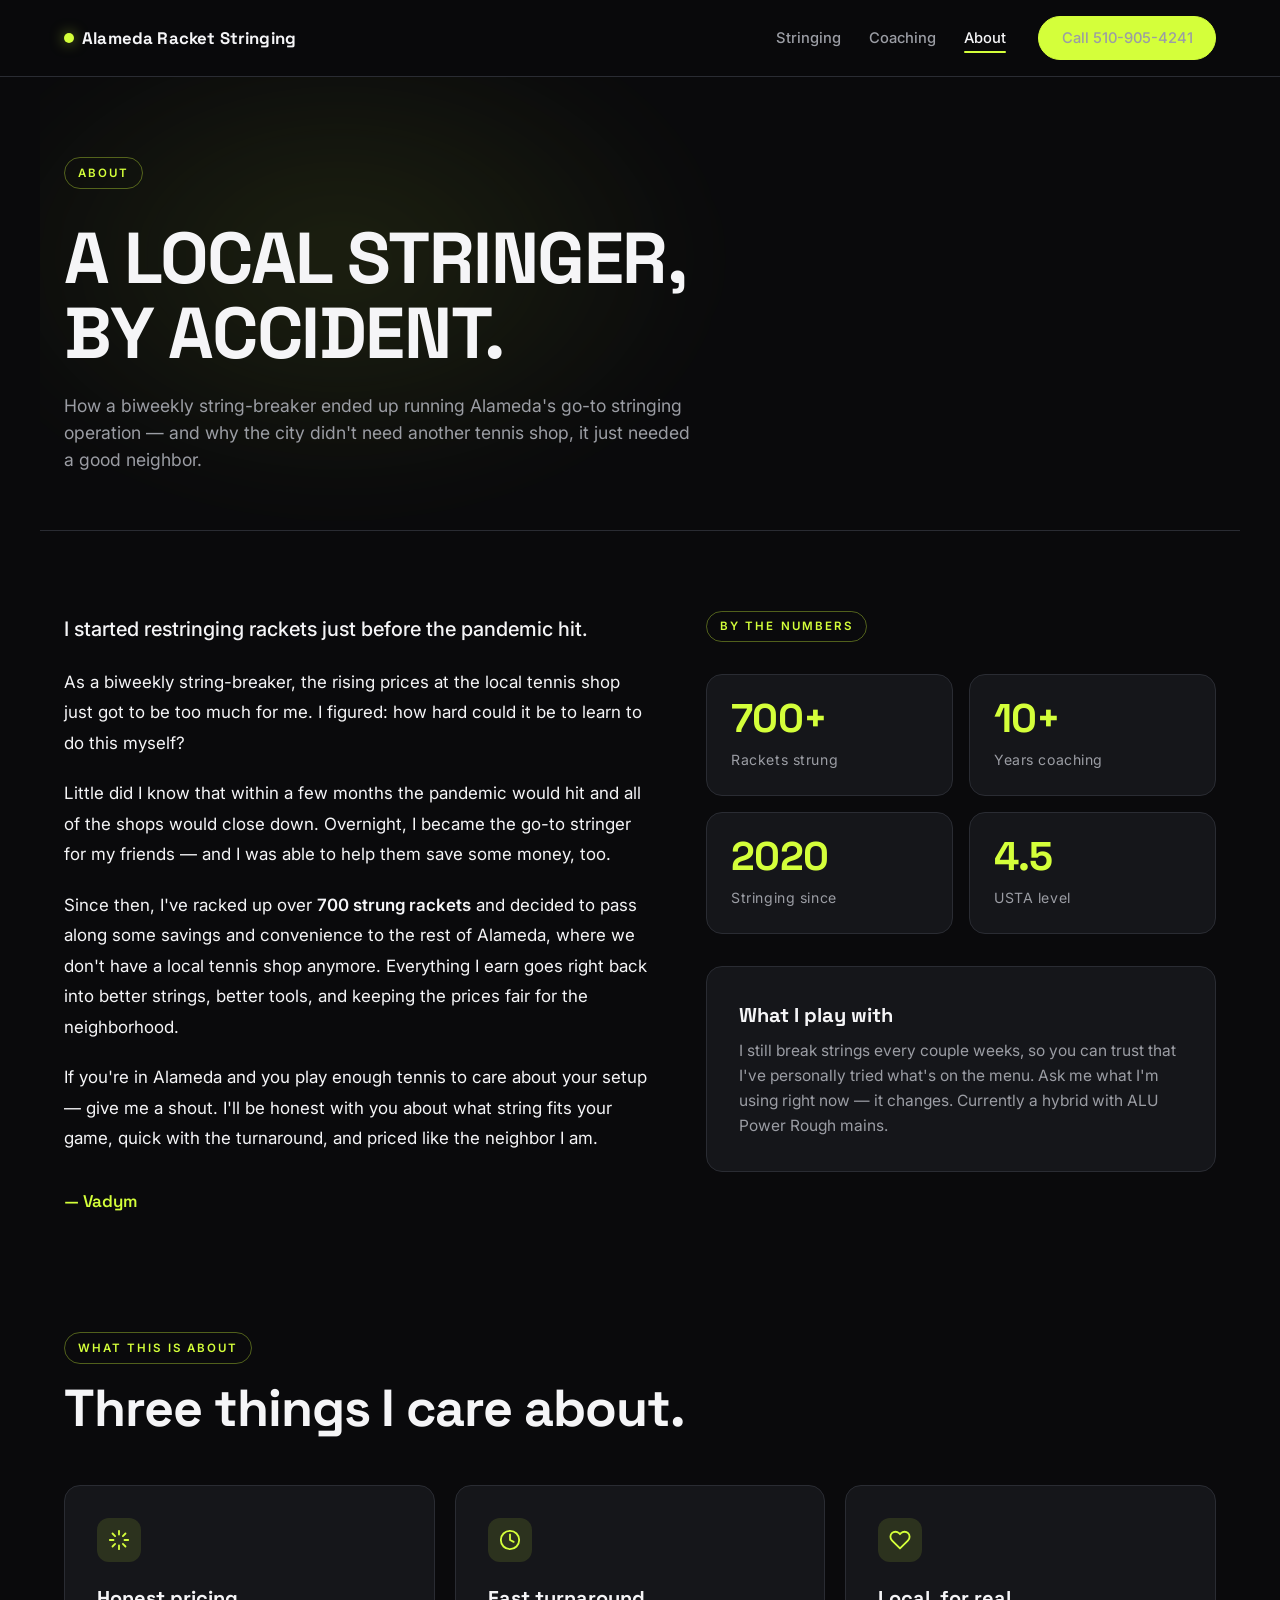
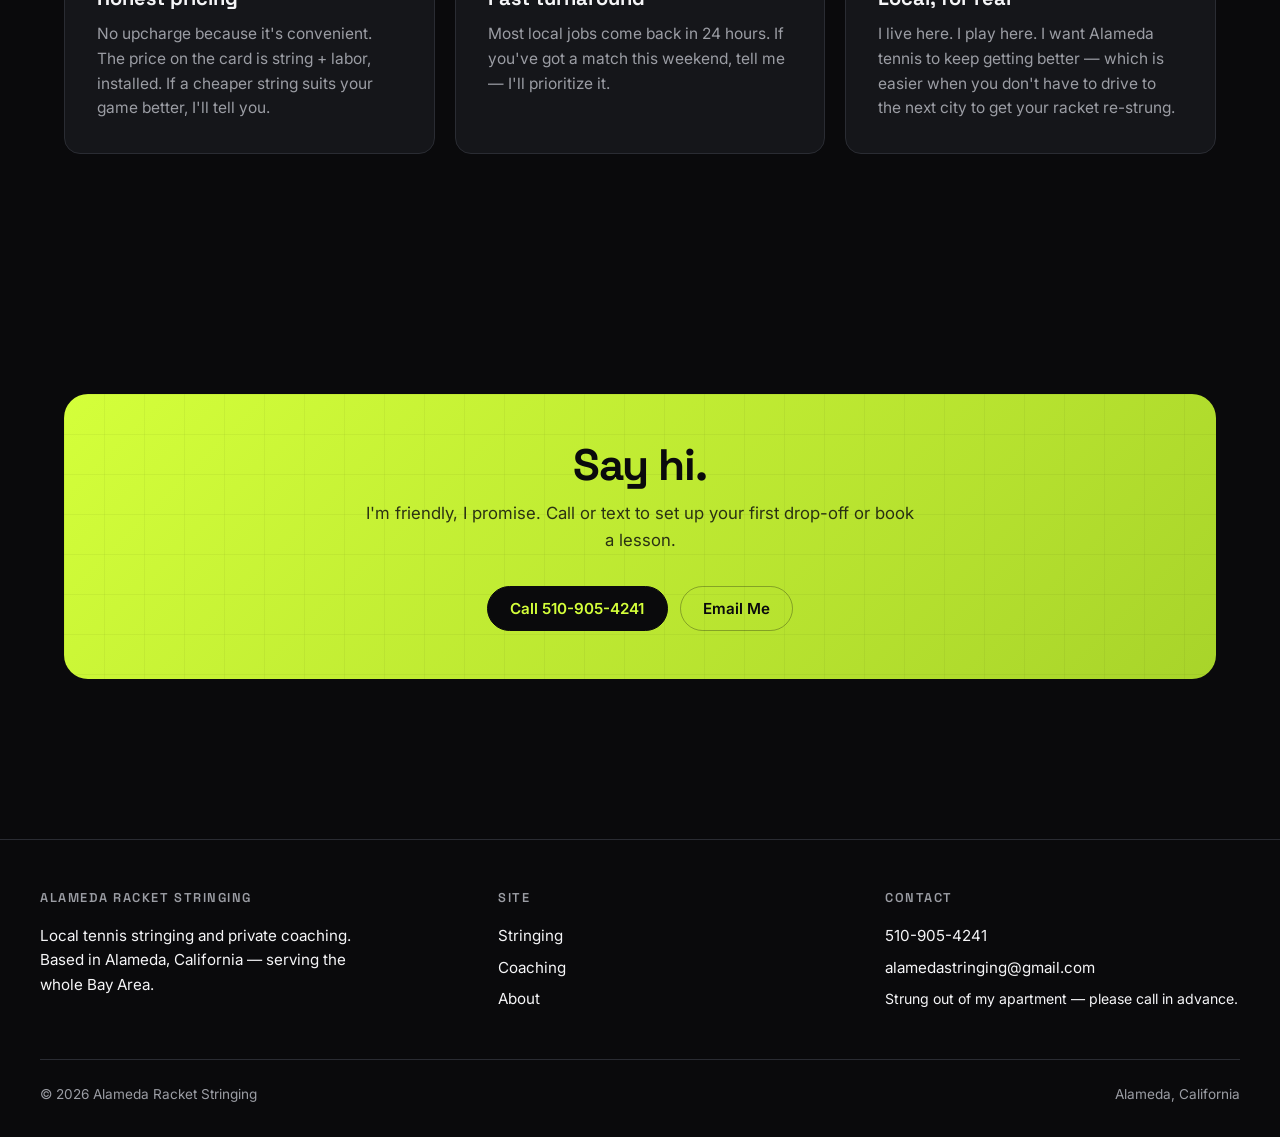
==== about.html @ 26d2e409 "Add files via upload" ====
<!doctype html>
<html lang="en">
<head>
  <meta charset="utf-8">
  <meta name="viewport" content="width=device-width,initial-scale=1">
  <title>About — Alameda Racket Stringing</title>
  <meta name="description" content="How a biweekly string-breaker in Alameda became the local go-to stringer during the pandemic — and what it means for your rackets.">
  <link rel="preconnect" href="https://fonts.googleapis.com">
  <link rel="preconnect" href="https://fonts.gstatic.com" crossorigin>
  <link href="https://fonts.googleapis.com/css2?family=Inter:wght@400;500;600;700&family=Space+Grotesk:wght@500;600;700&display=swap" rel="stylesheet">
  <link rel="stylesheet" href="css/style.css">
</head>
<body>

  <!-- ======================== NAV ======================== -->
  <nav class="site-nav">
    <div class="nav-inner">
      <a href="index.html" class="logo"><span class="mark"></span>Alameda Racket Stringing</a>
      <ul class="nav-links">
        <li><a href="stringing.html">Stringing</a></li>
        <li><a href="coaching.html">Coaching</a></li>
        <li><a href="about.html" class="active">About</a></li>
        <li class="nav-cta"><a href="tel:+15109054241" class="btn btn-primary">Call 510-905-4241</a></li>
      </ul>
    </div>
  </nav>

  <!-- ======================== PAGE HEADER ======================== -->
  <header class="page-header">
    <div class="hero-bg">
      <div class="hero-glow"></div>
    </div>
    <span class="eyebrow">About</span>
    <h1 style="margin-top:1rem;">A local stringer,<br>by accident.</h1>
    <p class="lede">How a biweekly string-breaker ended up running Alameda's go-to stringing operation — and why the city didn't need another tennis shop, it just needed a good neighbor.</p>
  </header>

  <!-- ======================== STORY ======================== -->
  <section>
    <div class="container">
      <div class="split" style="align-items:flex-start;">
        <div class="prose">
          <p class="lede">I started restringing rackets just before the pandemic hit.</p>
          <p>As a biweekly string-breaker, the rising prices at the local tennis shop just got to be too much for me. I figured: how hard could it be to learn to do this myself?</p>
          <p>Little did I know that within a few months the pandemic would hit and all of the shops would close down. Overnight, I became the go-to stringer for my friends — and I was able to help them save some money, too.</p>
          <p>Since then, I've racked up over <strong>700 strung rackets</strong> and decided to pass along some savings and convenience to the rest of Alameda, where we don't have a local tennis shop anymore. Everything I earn goes right back into better strings, better tools, and keeping the prices fair for the neighborhood.</p>
          <p>If you're in Alameda and you play enough tennis to care about your setup — give me a shout. I'll be honest with you about what string fits your game, quick with the turnaround, and priced like the neighbor I am.</p>
          <p style="color:var(--accent);font-family:'Space Grotesk',sans-serif;font-weight:600;margin-top:2rem;">— Vadym</p>
        </div>

        <div>
          <span class="eyebrow">By the numbers</span>
          <div class="stat-grid" style="grid-template-columns:1fr 1fr;margin-top:1rem;">
            <div class="stat">
              <div class="n">700+</div>
              <div class="l">Rackets strung</div>
            </div>
            <div class="stat">
              <div class="n">10+</div>
              <div class="l">Years coaching</div>
            </div>
            <div class="stat">
              <div class="n">2020</div>
              <div class="l">Stringing since</div>
            </div>
            <div class="stat">
              <div class="n">4.5</div>
              <div class="l">USTA level</div>
            </div>
          </div>

          <div class="feature-card mt-3" style="margin-top:2rem;">
            <h3>What I play with</h3>
            <p>I still break strings every couple weeks, so you can trust that I've personally tried what's on the menu. Ask me what I'm using right now — it changes. Currently a hybrid with ALU Power Rough mains.</p>
          </div>
        </div>
      </div>
    </div>
  </section>

  <!-- ======================== VALUES ======================== -->
  <section style="padding-top:1rem;">
    <div class="container">
      <div class="section-header">
        <span class="eyebrow">What this is about</span>
        <h2 class="display">Three things I care about.</h2>
      </div>

      <div class="feature-grid">
        <div class="feature-card">
          <div class="icon" aria-hidden="true">
            <svg width="22" height="22" viewBox="0 0 24 24" fill="none" stroke="currentColor" stroke-width="2" stroke-linecap="round" stroke-linejoin="round"><path d="M12 2v4M12 18v4M4.93 4.93l2.83 2.83M16.24 16.24l2.83 2.83M2 12h4M18 12h4M4.93 19.07l2.83-2.83M16.24 7.76l2.83-2.83"/></svg>
          </div>
          <h3>Honest pricing</h3>
          <p>No upcharge because it's convenient. The price on the card is string + labor, installed. If a cheaper string suits your game better, I'll tell you.</p>
        </div>
        <div class="feature-card">
          <div class="icon" aria-hidden="true">
            <svg width="22" height="22" viewBox="0 0 24 24" fill="none" stroke="currentColor" stroke-width="2" stroke-linecap="round" stroke-linejoin="round"><polyline points="12 6 12 12 16 14"/><circle cx="12" cy="12" r="10"/></svg>
          </div>
          <h3>Fast turnaround</h3>
          <p>Most local jobs come back in 24 hours. If you've got a match this weekend, tell me — I'll prioritize it.</p>
        </div>
        <div class="feature-card">
          <div class="icon" aria-hidden="true">
            <svg width="22" height="22" viewBox="0 0 24 24" fill="none" stroke="currentColor" stroke-width="2" stroke-linecap="round" stroke-linejoin="round"><path d="M20.84 4.61a5.5 5.5 0 0 0-7.78 0L12 5.67l-1.06-1.06a5.5 5.5 0 0 0-7.78 7.78l1.06 1.06L12 21.23l7.78-7.78 1.06-1.06a5.5 5.5 0 0 0 0-7.78z"/></svg>
          </div>
          <h3>Local, for real</h3>
          <p>I live here. I play here. I want Alameda tennis to keep getting better — which is easier when you don't have to drive to the next city to get your racket re-strung.</p>
        </div>
      </div>
    </div>
  </section>

  <!-- ======================== CTA ======================== -->
  <section>
    <div class="container">
      <div class="cta-banner">
        <h2 class="display">Say hi.</h2>
        <p>I'm friendly, I promise. Call or text to set up your first drop-off or book a lesson.</p>
        <div class="btn-row" style="justify-content:center;">
          <a href="tel:+15109054241" class="btn btn-primary">Call 510-905-4241</a>
          <a href="mailto:alamedastringing@gmail.com" class="btn btn-ghost" style="border-color:rgba(10,10,12,0.3);color:var(--accent-ink);">Email Me</a>
        </div>
      </div>
    </div>
  </section>

  <!-- ======================== FOOTER ======================== -->
  <footer class="site-footer">
    <div class="footer-inner">
      <div class="footer-col">
        <h4>Alameda Racket Stringing</h4>
        <p class="footer-tag">Local tennis stringing and private coaching. Based in Alameda, California — serving the whole Bay Area.</p>
      </div>
      <div class="footer-col">
        <h4>Site</h4>
        <a href="stringing.html">Stringing</a>
        <a href="coaching.html">Coaching</a>
        <a href="about.html">About</a>
      </div>
      <div class="footer-col">
        <h4>Contact</h4>
        <a href="tel:+15109054241">510-905-4241</a>
        <a href="mailto:alamedastringing@gmail.com">alamedastringing@gmail.com</a>
        <p class="muted" style="font-size:0.88rem;margin-top:0.5rem;">Strung out of my apartment — please call in advance.</p>
      </div>
    </div>
    <div class="footer-bottom">
      <span>© <span id="y"></span> Alameda Racket Stringing</span>
      <span>Alameda, California</span>
    </div>
  </footer>

  <script>document.getElementById('y').textContent = new Date().getFullYear();</script>
</body>
</html>
---- css/style.css ----
/* ==========================================================================
   Alameda Racket Stringing — main stylesheet
   Bold & sporty: deep near-black canvas, optic-yellow accent, big display type
   ========================================================================== */

:root {
  --bg: #0A0A0C;
  --surface: #15161A;
  --surface-2: #1D1E24;
  --border: #2A2C33;
  --text: #F5F5F7;
  --text-muted: #9B9DA4;
  --accent: #D4FF3A;
  --accent-hover: #E6FF5C;
  --accent-ink: #0A0A0C;
  --radius-lg: 1rem;
  --radius-xl: 1.5rem;
  --max-w: 1200px;
}

* { box-sizing: border-box; margin: 0; padding: 0; }
html { scroll-behavior: smooth; }
img { max-width: 100%; display: block; }

body {
  font-family: 'Inter', -apple-system, BlinkMacSystemFont, 'Segoe UI', sans-serif;
  background: var(--bg);
  color: var(--text);
  line-height: 1.6;
  -webkit-font-smoothing: antialiased;
  text-rendering: optimizeLegibility;
}

.display {
  font-family: 'Space Grotesk', 'Inter', sans-serif;
  font-weight: 700;
  letter-spacing: -0.02em;
  line-height: 1.05;
}

a { color: inherit; text-decoration: none; }

/* ------- Layout ------- */
.container {
  max-width: var(--max-w);
  margin: 0 auto;
  padding: 0 1.5rem;
}

section { padding: 5rem 0; }

/* ------- Nav ------- */
.site-nav {
  position: sticky;
  top: 0;
  z-index: 50;
  backdrop-filter: saturate(140%) blur(14px);
  -webkit-backdrop-filter: saturate(140%) blur(14px);
  background: rgba(10, 10, 12, 0.78);
  border-bottom: 1px solid var(--border);
}

.nav-inner {
  max-width: var(--max-w);
  margin: 0 auto;
  padding: 1rem 1.5rem;
  display: flex;
  align-items: center;
  justify-content: space-between;
  gap: 1.5rem;
}

.logo {
  font-family: 'Space Grotesk', sans-serif;
  font-weight: 700;
  font-size: 1.05rem;
  letter-spacing: 0.01em;
  display: inline-flex;
  align-items: center;
  gap: 0.5rem;
}

.logo .mark {
  display: inline-block;
  width: 10px;
  height: 10px;
  border-radius: 999px;
  background: var(--accent);
  box-shadow: 0 0 14px rgba(212, 255, 58, 0.55);
}

.nav-links {
  display: flex;
  gap: 1.75rem;
  list-style: none;
  align-items: center;
}

.nav-links a {
  font-size: 0.92rem;
  color: var(--text-muted);
  font-weight: 500;
  transition: color 0.18s;
  position: relative;
}

.nav-links a:hover,
.nav-links a.active {
  color: var(--text);
}

.nav-links a.active::after {
  content: '';
  position: absolute;
  bottom: -6px;
  left: 0;
  right: 0;
  height: 2px;
  background: var(--accent);
  border-radius: 2px;
}

.nav-cta { margin-left: 0.25rem; }

/* ------- Buttons ------- */
.btn {
  display: inline-block;
  padding: 0.85rem 1.4rem;
  border-radius: 999px;
  font-weight: 600;
  font-size: 0.95rem;
  border: 1px solid var(--border);
  transition: transform 0.12s, background-color 0.2s, border-color 0.2s, color 0.2s;
  cursor: pointer;
  font-family: inherit;
  line-height: 1;
}

.btn:active { transform: translateY(1px); }

.btn-primary {
  background: var(--accent);
  color: var(--accent-ink);
  border-color: var(--accent);
}
.btn-primary:hover { background: var(--accent-hover); }

.btn-ghost {
  background: transparent;
  color: var(--text);
}
.btn-ghost:hover { border-color: var(--text); }

.btn-row {
  display: flex;
  flex-wrap: wrap;
  gap: 0.75rem;
  margin-top: 2rem;
}

/* ------- Hero ------- */
.hero {
  position: relative;
  padding: 6rem 1.5rem 5rem;
  max-width: var(--max-w);
  margin: 0 auto;
  overflow: hidden;
}

.hero-bg {
  position: absolute;
  inset: 0;
  z-index: -1;
  pointer-events: none;
  overflow: hidden;
}

.hero-glow {
  position: absolute;
  top: -20%;
  left: -10%;
  width: 70%;
  height: 120%;
  background: radial-gradient(ellipse at center, rgba(212, 255, 58, 0.16), transparent 65%);
  filter: blur(40px);
}

.hero-grid {
  position: absolute;
  inset: 0;
  background-image:
    linear-gradient(rgba(255,255,255,0.025) 1px, transparent 1px),
    linear-gradient(90deg, rgba(255,255,255,0.025) 1px, transparent 1px);
  background-size: 60px 60px;
  mask-image: linear-gradient(180deg, rgba(0,0,0,0.7), transparent 80%);
  -webkit-mask-image: linear-gradient(180deg, rgba(0,0,0,0.7), transparent 80%);
}

.hero h1 {
  font-size: clamp(2.75rem, 9vw, 6.5rem);
  margin-bottom: 1.5rem;
  max-width: 13ch;
  text-transform: uppercase;
}

.hero h1 .accent { color: var(--accent); }

.hero .lede {
  font-size: clamp(1.05rem, 2vw, 1.25rem);
  max-width: 560px;
  color: var(--text-muted);
  line-height: 1.55;
}

.hero .kicker {
  display: inline-flex;
  align-items: center;
  gap: 0.6rem;
  color: var(--accent);
  font-size: 0.8rem;
  letter-spacing: 0.18em;
  text-transform: uppercase;
  font-weight: 600;
  margin-bottom: 1.75rem;
}

.hero .kicker::before {
  content: '';
  width: 24px;
  height: 1px;
  background: var(--accent);
}

/* ------- Section headers ------- */
.section-header {
  margin-bottom: 3rem;
  max-width: 720px;
}

.eyebrow {
  display: inline-block;
  font-size: 0.72rem;
  letter-spacing: 0.18em;
  text-transform: uppercase;
  color: var(--accent);
  margin-bottom: 1rem;
  padding: 0.35rem 0.8rem;
  border: 1px solid rgba(212, 255, 58, 0.35);
  border-radius: 999px;
  font-weight: 600;
}

.section-header h2 {
  font-family: 'Space Grotesk', sans-serif;
  font-size: clamp(2rem, 5vw, 3.25rem);
  font-weight: 700;
  letter-spacing: -0.02em;
  line-height: 1.1;
  margin-bottom: 0.75rem;
}

.section-header p {
  color: var(--text-muted);
  font-size: 1.05rem;
}

/* ------- Feature cards ------- */
.feature-grid {
  display: grid;
  grid-template-columns: repeat(auto-fit, minmax(280px, 1fr));
  gap: 1.25rem;
}

.feature-card {
  background: var(--surface);
  border: 1px solid var(--border);
  border-radius: var(--radius-lg);
  padding: 2rem;
  transition: transform 0.2s, border-color 0.2s, background 0.2s;
  position: relative;
  overflow: hidden;
}

.feature-card:hover {
  border-color: rgba(212, 255, 58, 0.45);
  transform: translateY(-3px);
}

.feature-card .icon {
  width: 44px;
  height: 44px;
  border-radius: 12px;
  background: rgba(212, 255, 58, 0.12);
  color: var(--accent);
  display: flex;
  align-items: center;
  justify-content: center;
  margin-bottom: 1.25rem;
}

.feature-card h3 {
  font-family: 'Space Grotesk', sans-serif;
  font-size: 1.25rem;
  font-weight: 700;
  margin-bottom: 0.5rem;
}

.feature-card p { color: var(--text-muted); font-size: 0.97rem; }

/* ------- Split layout ------- */
.split {
  display: grid;
  grid-template-columns: 1.15fr 1fr;
  gap: 3.5rem;
  align-items: center;
}

/* ------- String grid ------- */
.string-grid {
  display: grid;
  grid-template-columns: repeat(auto-fit, minmax(290px, 1fr));
  gap: 1.25rem;
}

.string-card {
  background: var(--surface);
  border: 1px solid var(--border);
  border-radius: var(--radius-lg);
  overflow: hidden;
  display: flex;
  flex-direction: column;
  transition: transform 0.2s, border-color 0.2s;
  position: relative;
}

.string-card:hover {
  transform: translateY(-4px);
  border-color: rgba(212, 255, 58, 0.45);
}

.string-visual {
  aspect-ratio: 16 / 9;
  position: relative;
  overflow: hidden;
  background: var(--surface-2);
}

.string-visual img {
  width: 100%;
  height: 100%;
  object-fit: cover;
}

.string-visual .strand {
  position: absolute;
  inset: 0;
  display: flex;
  align-items: center;
  justify-content: center;
}

/* painted string swatch: diagonal textured band + highlight */
.string-visual .strand::before {
  content: '';
  position: absolute;
  inset: -10% -10%;
  background:
    repeating-linear-gradient(
      -52deg,
      transparent 0,
      transparent 9px,
      rgba(0,0,0,0.22) 9px,
      rgba(0,0,0,0.22) 10px
    ),
    linear-gradient(135deg, var(--c1, #444) 0%, var(--c2, #222) 100%);
  transform: rotate(-5deg);
}

.string-visual .strand::after {
  content: '';
  position: absolute;
  inset: 0;
  background:
    radial-gradient(ellipse at 30% 20%, rgba(255,255,255,0.22), transparent 55%),
    linear-gradient(180deg, transparent 55%, rgba(0,0,0,0.35) 100%);
}

.string-visual .brand-stamp {
  position: absolute;
  bottom: 0.9rem;
  left: 0.9rem;
  background: rgba(10, 10, 12, 0.75);
  backdrop-filter: blur(6px);
  border: 1px solid rgba(255,255,255,0.08);
  padding: 0.35rem 0.65rem;
  border-radius: 999px;
  font-size: 0.7rem;
  font-family: 'Space Grotesk', sans-serif;
  font-weight: 600;
  letter-spacing: 0.08em;
  text-transform: uppercase;
  z-index: 2;
  color: var(--text);
}

.string-body {
  padding: 1.5rem;
  flex: 1;
  display: flex;
  flex-direction: column;
  gap: 0.8rem;
}

.string-top {
  display: flex;
  align-items: flex-start;
  justify-content: space-between;
  gap: 1rem;
}

.string-name {
  font-family: 'Space Grotesk', sans-serif;
  font-size: 1.1rem;
  font-weight: 700;
  line-height: 1.25;
}

.string-gauge {
  font-size: 0.78rem;
  color: var(--text-muted);
  margin-top: 0.35rem;
  letter-spacing: 0.04em;
}

.string-price {
  font-family: 'Space Grotesk', sans-serif;
  font-size: 1.6rem;
  font-weight: 700;
  color: var(--accent);
  white-space: nowrap;
  line-height: 1;
}

.string-price .per {
  font-size: 0.7rem;
  color: var(--text-muted);
  display: block;
  font-weight: 500;
  letter-spacing: 0.08em;
  text-transform: uppercase;
  margin-top: 0.25rem;
}

.string-desc {
  color: var(--text-muted);
  font-size: 0.93rem;
  line-height: 1.55;
}

.string-tags {
  display: flex;
  gap: 0.4rem;
  flex-wrap: wrap;
  margin-top: auto;
  padding-top: 0.4rem;
}

.tag {
  font-size: 0.68rem;
  text-transform: uppercase;
  letter-spacing: 0.1em;
  font-weight: 600;
  padding: 0.3rem 0.65rem;
  border-radius: 999px;
  background: var(--surface-2);
  border: 1px solid var(--border);
  color: var(--text-muted);
}

/* ------- CTA banner ------- */
.cta-banner {
  background: linear-gradient(135deg, var(--accent), #a8d42a);
  color: var(--accent-ink);
  border-radius: var(--radius-xl);
  padding: 3rem 2.5rem;
  margin: 5rem 0 0;
  text-align: center;
  position: relative;
  overflow: hidden;
}

.cta-banner::before {
  content: '';
  position: absolute;
  inset: 0;
  background-image:
    linear-gradient(rgba(0,0,0,0.08) 1px, transparent 1px),
    linear-gradient(90deg, rgba(0,0,0,0.08) 1px, transparent 1px);
  background-size: 40px 40px;
  opacity: 0.5;
}

.cta-banner > * { position: relative; z-index: 1; }

.cta-banner h2 {
  font-family: 'Space Grotesk', sans-serif;
  font-size: clamp(1.75rem, 4vw, 2.75rem);
  margin-bottom: 0.75rem;
  letter-spacing: -0.02em;
}

.cta-banner p {
  margin-bottom: 1.75rem;
  font-size: 1.05rem;
  opacity: 0.82;
  max-width: 560px;
  margin-left: auto;
  margin-right: auto;
}

.cta-banner .btn-primary {
  background: var(--accent-ink);
  color: var(--accent);
  border-color: var(--accent-ink);
}
.cta-banner .btn-primary:hover { background: #1d1e24; }

/* ------- Contact row ------- */
.contact-row {
  display: grid;
  grid-template-columns: repeat(auto-fit, minmax(220px, 1fr));
  gap: 1rem;
  margin-top: 2rem;
}

.contact-card {
  padding: 1.5rem;
  border: 1px solid var(--border);
  border-radius: var(--radius-lg);
  background: var(--surface);
  transition: border-color 0.2s, transform 0.2s;
}

.contact-card:hover { border-color: rgba(212,255,58,0.4); transform: translateY(-2px); }

.contact-card .label {
  font-size: 0.72rem;
  letter-spacing: 0.14em;
  text-transform: uppercase;
  color: var(--accent);
  margin-bottom: 0.5rem;
  font-weight: 600;
}

.contact-card .value {
  font-family: 'Space Grotesk', sans-serif;
  font-size: 1.1rem;
  color: var(--text);
  line-height: 1.3;
  word-break: break-word;
}

.contact-card .value a { color: var(--text); }
.contact-card .value a:hover { color: var(--accent); }

.contact-card .note {
  color: var(--text-muted);
  font-size: 0.85rem;
  margin-top: 0.4rem;
}

/* ------- Footer ------- */
.site-footer {
  border-top: 1px solid var(--border);
  padding: 3rem 1.5rem 2rem;
  margin-top: 5rem;
  background: var(--bg);
}

.footer-inner {
  max-width: var(--max-w);
  margin: 0 auto;
  display: grid;
  grid-template-columns: 1.2fr 1fr 1fr;
  gap: 2rem;
}

.footer-col h4 {
  font-family: 'Space Grotesk', sans-serif;
  font-size: 0.8rem;
  text-transform: uppercase;
  letter-spacing: 0.12em;
  color: var(--text-muted);
  margin-bottom: 1rem;
  font-weight: 600;
}

.footer-col a,
.footer-col p {
  color: var(--text);
  font-size: 0.95rem;
  display: block;
  margin-bottom: 0.45rem;
}

.footer-col a:hover { color: var(--accent); }

.footer-tag {
  color: var(--text-muted);
  font-size: 0.92rem;
  max-width: 340px;
  margin-top: 0.75rem;
}

.footer-bottom {
  max-width: var(--max-w);
  margin: 2.5rem auto 0;
  padding-top: 1.5rem;
  border-top: 1px solid var(--border);
  color: var(--text-muted);
  font-size: 0.85rem;
  display: flex;
  justify-content: space-between;
  flex-wrap: wrap;
  gap: 1rem;
}

/* ------- Page header (interior pages) ------- */
.page-header {
  padding: 5rem 1.5rem 3.5rem;
  max-width: var(--max-w);
  margin: 0 auto;
  position: relative;
  border-bottom: 1px solid var(--border);
  overflow: hidden;
}

.page-header .hero-glow { opacity: 0.6; }

.page-header h1 {
  font-family: 'Space Grotesk', sans-serif;
  font-weight: 700;
  font-size: clamp(2.5rem, 7vw, 4.5rem);
  letter-spacing: -0.02em;
  text-transform: uppercase;
  line-height: 1.05;
}

.page-header .lede {
  color: var(--text-muted);
  font-size: 1.1rem;
  max-width: 640px;
  margin-top: 1.25rem;
  line-height: 1.55;
}

/* ------- Prose (About page) ------- */
.prose {
  max-width: 720px;
  font-size: 1.06rem;
  line-height: 1.8;
  color: var(--text);
}
.prose p { margin-bottom: 1.25rem; }
.prose p.lede { font-size: 1.25rem; color: var(--text); font-weight: 500; }
.prose strong { color: var(--text); font-weight: 600; }

/* ------- Stats ------- */
.stat-grid {
  display: grid;
  grid-template-columns: repeat(auto-fit, minmax(160px, 1fr));
  gap: 1rem;
  margin: 2.5rem 0 0;
}

.stat {
  padding: 1.5rem;
  background: var(--surface);
  border: 1px solid var(--border);
  border-radius: var(--radius-lg);
}

.stat .n {
  font-family: 'Space Grotesk', sans-serif;
  font-size: 2.5rem;
  font-weight: 700;
  color: var(--accent);
  line-height: 1;
  letter-spacing: -0.02em;
}

.stat .l {
  color: var(--text-muted);
  font-size: 0.88rem;
  margin-top: 0.6rem;
  letter-spacing: 0.04em;
}

/* ------- Coaching / Pricing card ------- */
.pricing-card {
  background: linear-gradient(160deg, var(--surface-2), var(--surface));
  border: 1px solid var(--border);
  border-radius: var(--radius-xl);
  padding: 2.5rem;
  position: relative;
  overflow: hidden;
}

.pricing-card::after {
  content: '';
  position: absolute;
  top: -40%;
  right: -20%;
  width: 70%;
  height: 140%;
  background: radial-gradient(ellipse at center, rgba(212,255,58,0.14), transparent 60%);
  filter: blur(30px);
  pointer-events: none;
}

.pricing-card > * { position: relative; z-index: 1; }

.pricing-card .eyebrow { margin-bottom: 1.25rem; }

.pricing-card .rate {
  font-family: 'Space Grotesk', sans-serif;
  font-size: 4rem;
  font-weight: 700;
  line-height: 1;
  margin-bottom: 0.5rem;
  letter-spacing: -0.03em;
}

.pricing-card .rate .unit {
  font-size: 1.2rem;
  color: var(--text-muted);
  font-weight: 500;
}

.pricing-card ul {
  list-style: none;
  margin: 1.5rem 0 2rem;
}

.pricing-card li {
  padding: 0.75rem 0;
  border-bottom: 1px solid var(--border);
  display: flex;
  align-items: flex-start;
  gap: 0.85rem;
  color: var(--text);
  font-size: 0.98rem;
}

.pricing-card li:last-child { border-bottom: 0; }

.pricing-card li::before {
  content: '';
  flex-shrink: 0;
  margin-top: 0.55rem;
  width: 6px;
  height: 6px;
  background: var(--accent);
  border-radius: 999px;
  box-shadow: 0 0 10px rgba(212,255,58,0.5);
}

/* ------- Services list (stringing page) ------- */
.service-list {
  list-style: none;
  display: grid;
  gap: 0.8rem;
}

.service-list li {
  display: flex;
  justify-content: space-between;
  padding: 1.1rem 1.4rem;
  background: var(--surface);
  border: 1px solid var(--border);
  border-radius: 0.85rem;
  align-items: center;
  gap: 1rem;
  transition: border-color 0.2s;
}

.service-list li:hover { border-color: rgba(212,255,58,0.45); }

.service-list .svc-name {
  font-family: 'Space Grotesk', sans-serif;
  font-weight: 600;
  font-size: 1.02rem;
}

.service-list .svc-desc {
  display: block;
  color: var(--text-muted);
  font-size: 0.88rem;
  margin-top: 0.2rem;
  font-family: 'Inter', sans-serif;
  font-weight: 400;
}

.service-list .svc-price {
  font-family: 'Space Grotesk', sans-serif;
  font-weight: 700;
  color: var(--accent);
  font-size: 1.15rem;
  white-space: nowrap;
}

/* ------- Process steps ------- */
.steps {
  display: grid;
  grid-template-columns: repeat(auto-fit, minmax(220px, 1fr));
  gap: 1.5rem;
  counter-reset: step;
}

.step {
  padding: 1.75rem;
  background: var(--surface);
  border: 1px solid var(--border);
  border-radius: var(--radius-lg);
  position: relative;
}

.step::before {
  counter-increment: step;
  content: counter(step, decimal-leading-zero);
  font-family: 'Space Grotesk', sans-serif;
  color: var(--accent);
  font-size: 0.75rem;
  letter-spacing: 0.15em;
  font-weight: 600;
  display: block;
  margin-bottom: 0.75rem;
}

.step h4 {
  font-family: 'Space Grotesk', sans-serif;
  font-size: 1.1rem;
  margin-bottom: 0.5rem;
  font-weight: 700;
}

.step p { color: var(--text-muted); font-size: 0.93rem; }

/* ------- Tennis ball bouncer (decorative, home hero) ------- */
.hero-illus {
  position: absolute;
  right: -60px;
  bottom: -60px;
  width: 280px;
  height: 280px;
  border-radius: 50%;
  background: radial-gradient(circle at 30% 30%, #E5FF4A, #93B21A 70%, #4f5e0e);
  box-shadow:
    0 40px 80px -20px rgba(212,255,58,0.35),
    inset -20px -40px 60px rgba(0,0,0,0.25);
  z-index: -1;
  opacity: 0.35;
}
.hero-illus::before,
.hero-illus::after {
  content: '';
  position: absolute;
  inset: 0;
  border-radius: 50%;
  border: 2px dashed rgba(255,255,255,0.4);
  transform: rotate(25deg) scale(0.88);
}
.hero-illus::after { transform: rotate(-25deg) scale(0.88); border-style: solid; opacity: 0.2; }

/* ------- Responsive ------- */
@media (max-width: 860px) {
  .split { grid-template-columns: 1fr; gap: 2rem; }
  .footer-inner { grid-template-columns: 1fr 1fr; }
  .hero-illus { width: 200px; height: 200px; right: -80px; }
}

@media (max-width: 620px) {
  .nav-links { gap: 1rem; }
  .nav-links a { font-size: 0.85rem; }
  .nav-cta { display: none; }
  section { padding: 3.5rem 0; }
  .hero { padding: 3.5rem 1.5rem 3rem; }
  .footer-inner { grid-template-columns: 1fr; }
  .pricing-card { padding: 1.75rem; }
  .cta-banner { padding: 2.25rem 1.5rem; }
  .page-header { padding: 3.5rem 1.5rem 2.5rem; }
}

/* ------- Tiny utilities ------- */
.mt-1 { margin-top: 0.5rem; }
.mt-2 { margin-top: 1rem; }
.mt-3 { margin-top: 2rem; }
.muted { color: var(--text-muted); }
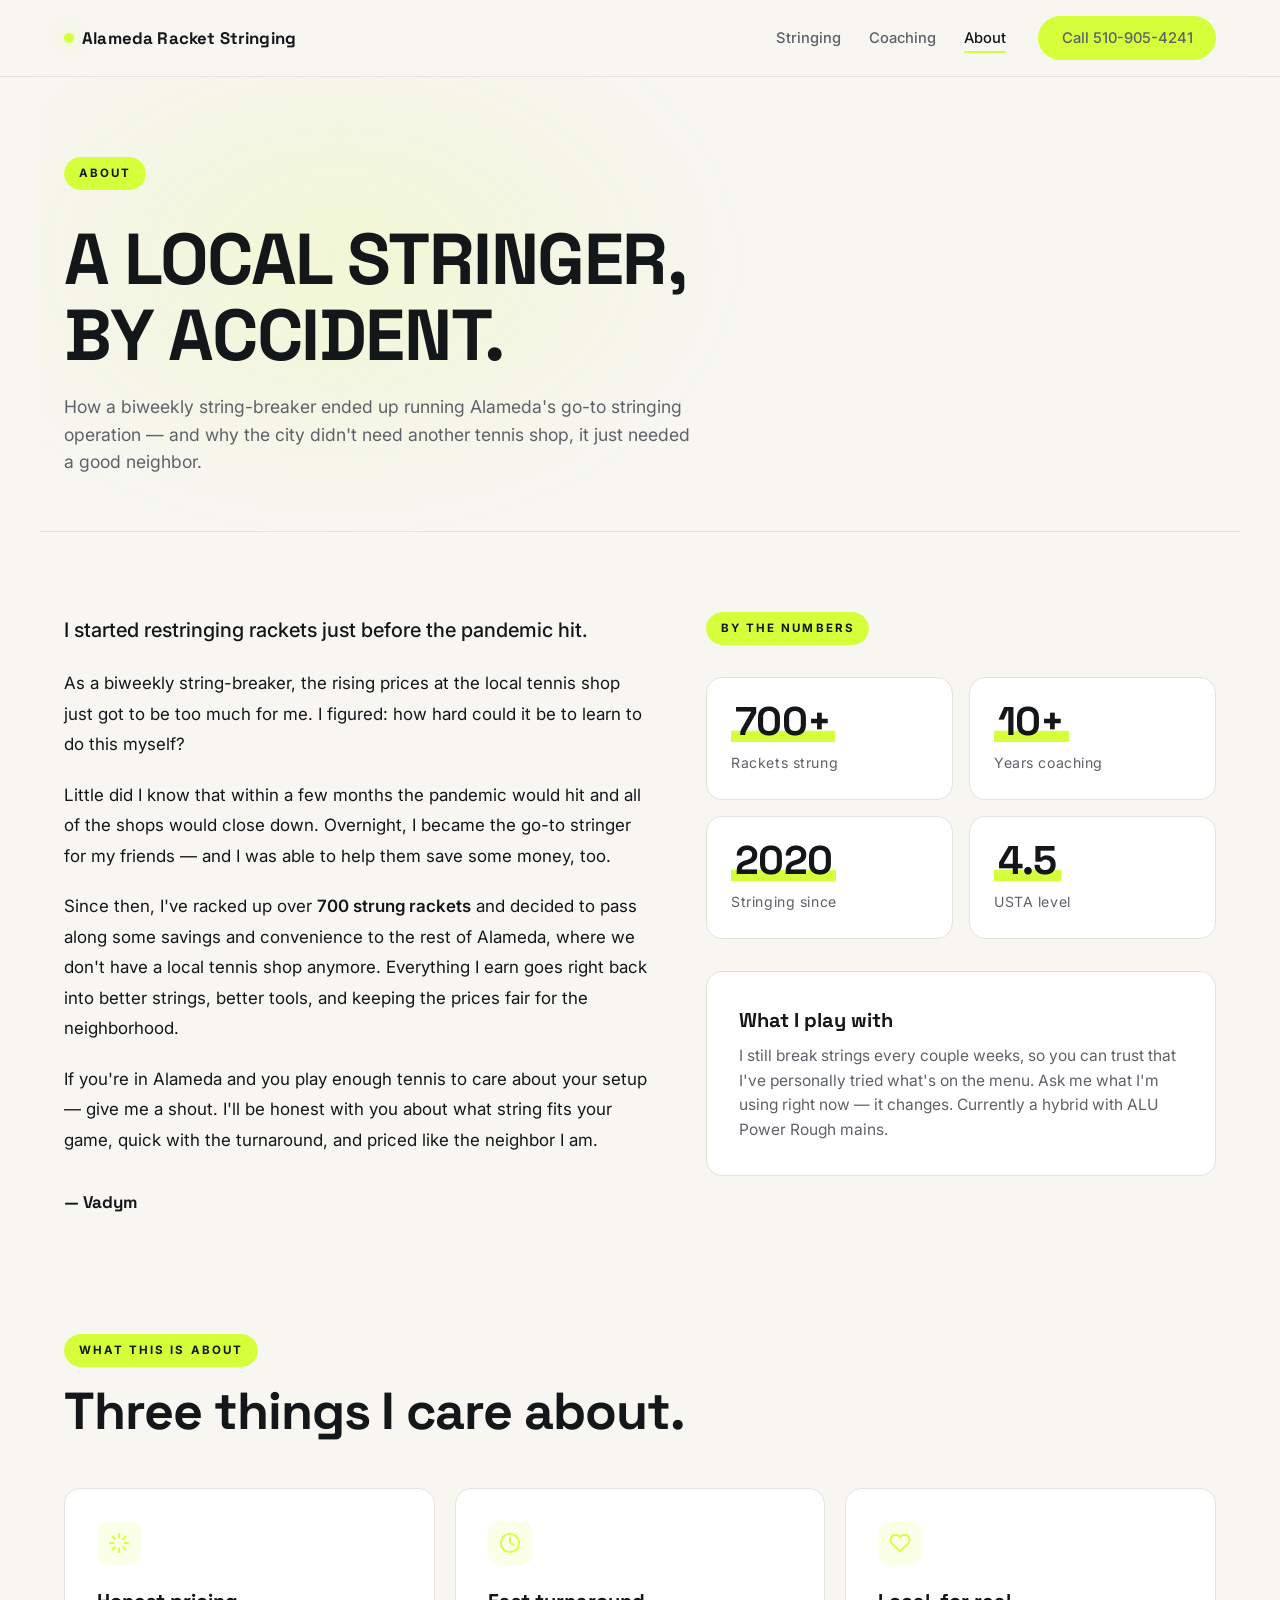
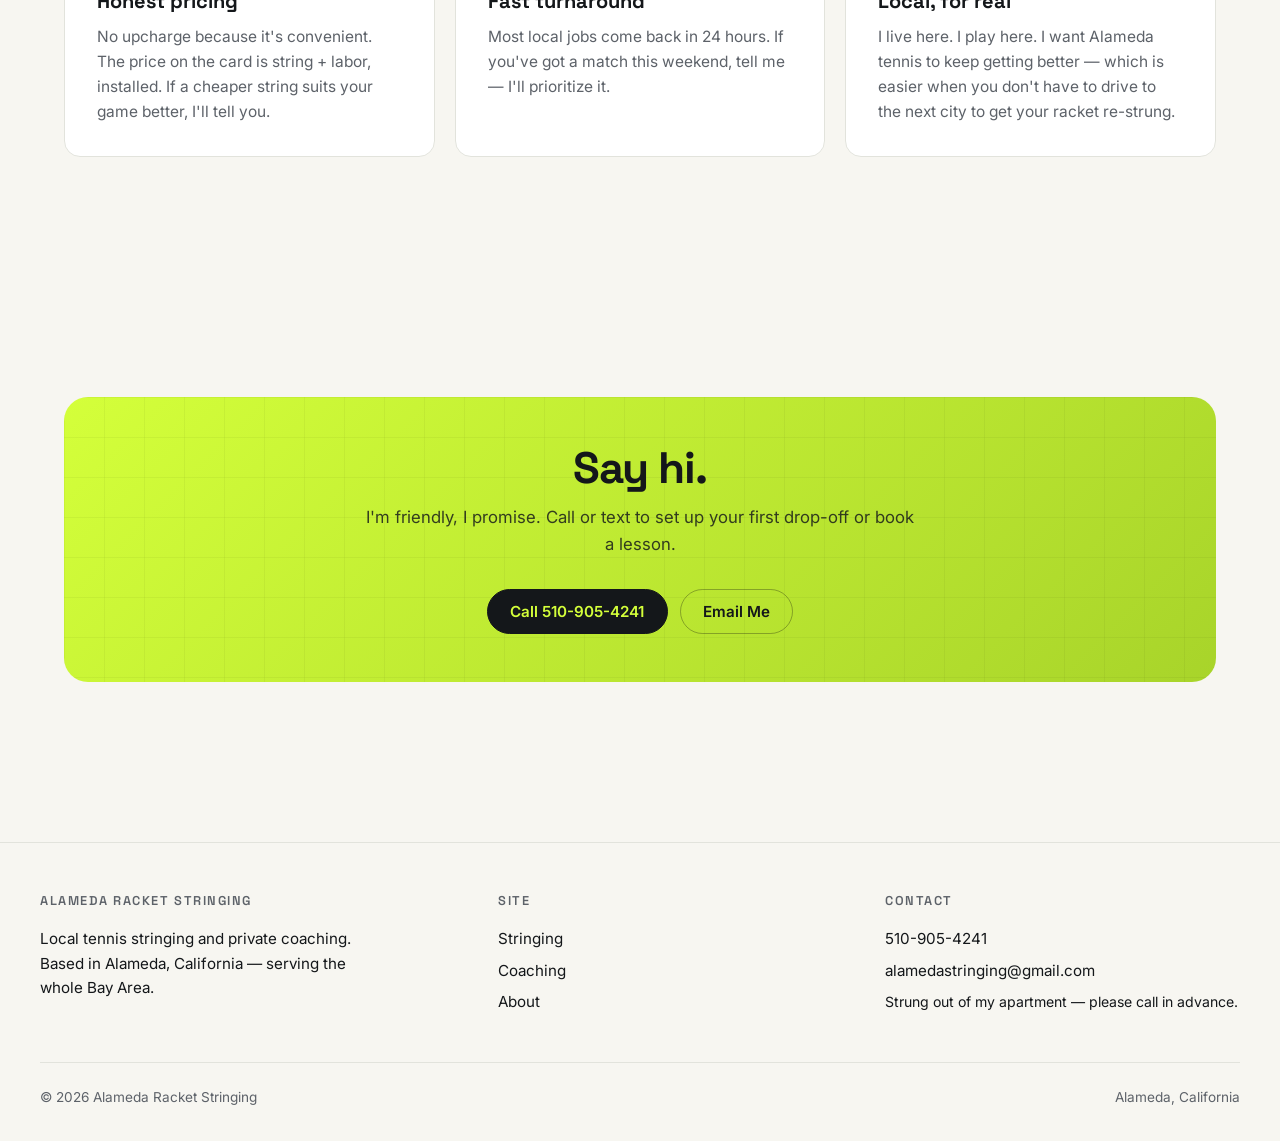
==== commit 4f81ebbe: "updated color theme. added parallax feature" ====
--- a/about.html
+++ b/about.html
@@ -45,7 +45,7 @@
           <p>Little did I know that within a few months the pandemic would hit and all of the shops would close down. Overnight, I became the go-to stringer for my friends — and I was able to help them save some money, too.</p>
           <p>Since then, I've racked up over <strong>700 strung rackets</strong> and decided to pass along some savings and convenience to the rest of Alameda, where we don't have a local tennis shop anymore. Everything I earn goes right back into better strings, better tools, and keeping the prices fair for the neighborhood.</p>
           <p>If you're in Alameda and you play enough tennis to care about your setup — give me a shout. I'll be honest with you about what string fits your game, quick with the turnaround, and priced like the neighbor I am.</p>
-          <p style="color:var(--accent);font-family:'Space Grotesk',sans-serif;font-weight:600;margin-top:2rem;">— Vadym</p>
+          <p style="color:var(--text);font-family:'Space Grotesk',sans-serif;font-weight:700;margin-top:2rem;">— Vadym</p>
         </div>
 
         <div>
@@ -153,5 +153,6 @@
   </footer>
 
   <script>document.getElementById('y').textContent = new Date().getFullYear();</script>
+  <script src="js/parallax.js" defer></script>
 </body>
 </html>
--- a/css/style.css
+++ b/css/style.css
@@ -1,18 +1,18 @@
 /* ==========================================================================
    Alameda Racket Stringing — main stylesheet
-   Bold & sporty: deep near-black canvas, optic-yellow accent, big display type
+   Bold & sporty: warm off-white canvas, charcoal ink, optic-yellow accent
    ========================================================================== */
 
 :root {
-  --bg: #0A0A0C;
-  --surface: #15161A;
-  --surface-2: #1D1E24;
-  --border: #2A2C33;
-  --text: #F5F5F7;
-  --text-muted: #9B9DA4;
+  --bg: #F7F6F1;
+  --surface: #FFFFFF;
+  --surface-2: #EFEFEA;
+  --border: #E2E3DC;
+  --text: #14171A;
+  --text-muted: #5D6269;
   --accent: #D4FF3A;
-  --accent-hover: #E6FF5C;
-  --accent-ink: #0A0A0C;
+  --accent-hover: #C4F221;
+  --accent-ink: #14171A;
   --radius-lg: 1rem;
   --radius-xl: 1.5rem;
   --max-w: 1200px;
@@ -56,7 +56,7 @@
   z-index: 50;
   backdrop-filter: saturate(140%) blur(14px);
   -webkit-backdrop-filter: saturate(140%) blur(14px);
-  background: rgba(10, 10, 12, 0.78);
+  background: rgba(247, 246, 241, 0.82);
   border-bottom: 1px solid var(--border);
 }
 
@@ -181,7 +181,7 @@
   left: -10%;
   width: 70%;
   height: 120%;
-  background: radial-gradient(ellipse at center, rgba(212, 255, 58, 0.16), transparent 65%);
+  background: radial-gradient(ellipse at center, rgba(212, 255, 58, 0.28), transparent 65%);
   filter: blur(40px);
 }
 
@@ -189,8 +189,8 @@
   position: absolute;
   inset: 0;
   background-image:
-    linear-gradient(rgba(255,255,255,0.025) 1px, transparent 1px),
-    linear-gradient(90deg, rgba(255,255,255,0.025) 1px, transparent 1px);
+    linear-gradient(rgba(20,23,26,0.05) 1px, transparent 1px),
+    linear-gradient(90deg, rgba(20,23,26,0.05) 1px, transparent 1px);
   background-size: 60px 60px;
   mask-image: linear-gradient(180deg, rgba(0,0,0,0.7), transparent 80%);
   -webkit-mask-image: linear-gradient(180deg, rgba(0,0,0,0.7), transparent 80%);
@@ -203,7 +203,14 @@
   text-transform: uppercase;
 }
 
-.hero h1 .accent { color: var(--accent); }
+.hero h1 .accent {
+  background: var(--accent);
+  color: var(--accent-ink);
+  padding: 0 0.18em;
+  box-decoration-break: clone;
+  -webkit-box-decoration-break: clone;
+  border-radius: 0.08em;
+}
 
 .hero .lede {
   font-size: clamp(1.05rem, 2vw, 1.25rem);
@@ -216,7 +223,7 @@
   display: inline-flex;
   align-items: center;
   gap: 0.6rem;
-  color: var(--accent);
+  color: var(--text);
   font-size: 0.8rem;
   letter-spacing: 0.18em;
   text-transform: uppercase;
@@ -242,12 +249,13 @@
   font-size: 0.72rem;
   letter-spacing: 0.18em;
   text-transform: uppercase;
-  color: var(--accent);
+  color: var(--accent-ink);
+  background: var(--accent);
   margin-bottom: 1rem;
-  padding: 0.35rem 0.8rem;
-  border: 1px solid rgba(212, 255, 58, 0.35);
+  padding: 0.4rem 0.85rem;
+  border: 1px solid var(--accent);
   border-radius: 999px;
-  font-weight: 600;
+  font-weight: 700;
 }
 
 .section-header h2 {
@@ -400,7 +408,7 @@
   letter-spacing: 0.08em;
   text-transform: uppercase;
   z-index: 2;
-  color: var(--text);
+  color: #F5F5F7;
 }
 
 .string-body {
@@ -436,7 +444,7 @@
   font-family: 'Space Grotesk', sans-serif;
   font-size: 1.6rem;
   font-weight: 700;
-  color: var(--accent);
+  color: var(--text);
   white-space: nowrap;
   line-height: 1;
 }
@@ -523,7 +531,7 @@
   color: var(--accent);
   border-color: var(--accent-ink);
 }
-.cta-banner .btn-primary:hover { background: #1d1e24; }
+.cta-banner .btn-primary:hover { background: #2a2d33; }
 
 /* ------- Contact row ------- */
 .contact-row {
@@ -547,9 +555,9 @@
   font-size: 0.72rem;
   letter-spacing: 0.14em;
   text-transform: uppercase;
-  color: var(--accent);
+  color: var(--text);
   margin-bottom: 0.5rem;
-  font-weight: 600;
+  font-weight: 700;
 }
 
 .contact-card .value {
@@ -684,9 +692,12 @@
   font-family: 'Space Grotesk', sans-serif;
   font-size: 2.5rem;
   font-weight: 700;
-  color: var(--accent);
+  color: var(--text);
   line-height: 1;
   letter-spacing: -0.02em;
+  display: inline-block;
+  box-shadow: inset 0 -0.28em 0 var(--accent);
+  padding: 0 0.1em;
 }
 
 .stat .l {
@@ -804,7 +815,7 @@
 .service-list .svc-price {
   font-family: 'Space Grotesk', sans-serif;
   font-weight: 700;
-  color: var(--accent);
+  color: var(--text);
   font-size: 1.15rem;
   white-space: nowrap;
 }
@@ -829,12 +840,14 @@
   counter-increment: step;
   content: counter(step, decimal-leading-zero);
   font-family: 'Space Grotesk', sans-serif;
-  color: var(--accent);
+  color: var(--text);
   font-size: 0.75rem;
   letter-spacing: 0.15em;
-  font-weight: 600;
-  display: block;
-  margin-bottom: 0.75rem;
+  font-weight: 700;
+  display: inline-block;
+  margin-bottom: 0.9rem;
+  padding-bottom: 0.25rem;
+  border-bottom: 3px solid var(--accent);
 }
 
 .step h4 {
@@ -859,7 +872,7 @@
     0 40px 80px -20px rgba(212,255,58,0.35),
     inset -20px -40px 60px rgba(0,0,0,0.25);
   z-index: -1;
-  opacity: 0.35;
+  opacity: 0.55;
 }
 .hero-illus::before,
 .hero-illus::after {
@@ -891,6 +904,100 @@
   .page-header { padding: 3.5rem 1.5rem 2.5rem; }
 }
 
+/* ------- Parallax band (full-bleed) -------
+   Classic parallax: the background is fixed to the viewport while the
+   content scrolls over it. Swap background-image for a real photo
+   (e.g. url('../images/court-aerial.jpg')) when you have one.
+   ------------------------------------------ */
+.parallax-band {
+  position: relative;
+  min-height: 70vh;
+  display: flex;
+  align-items: center;
+  justify-content: center;
+  padding: 6rem 1.5rem;
+  margin: 5rem 0;
+  color: #F5F5F7;
+  overflow: hidden;
+  isolation: isolate;
+
+  background-color: #15181B;
+  background-image:
+    radial-gradient(ellipse at 25% 40%, rgba(212,255,58,0.28), transparent 55%),
+    radial-gradient(ellipse at 80% 70%, rgba(212,255,58,0.12), transparent 50%);
+  background-size: cover;
+  background-position: center;
+  background-repeat: no-repeat;
+  background-attachment: fixed;
+}
+
+/* Faint court-line pattern, sits on top of the fixed bg so it moves with the section */
+.parallax-band::before {
+  content: '';
+  position: absolute;
+  inset: 0;
+  background-image:
+    linear-gradient(rgba(255,255,255,0.06) 1px, transparent 1px),
+    linear-gradient(90deg, rgba(255,255,255,0.06) 1px, transparent 1px);
+  background-size: 80px 80px;
+  mask-image: radial-gradient(ellipse at center, #000 30%, transparent 75%);
+  -webkit-mask-image: radial-gradient(ellipse at center, #000 30%, transparent 75%);
+  z-index: -1;
+  pointer-events: none;
+}
+
+.parallax-band-inner {
+  max-width: 780px;
+  text-align: center;
+  position: relative;
+}
+
+.parallax-kicker {
+  display: inline-block;
+  color: var(--accent-ink);
+  background: var(--accent);
+  font-size: 0.72rem;
+  letter-spacing: 0.2em;
+  font-weight: 700;
+  text-transform: uppercase;
+  padding: 0.4rem 0.85rem;
+  border-radius: 999px;
+  margin-bottom: 1.75rem;
+}
+
+.parallax-quote {
+  font-family: 'Space Grotesk', sans-serif;
+  font-weight: 700;
+  letter-spacing: -0.02em;
+  font-size: clamp(1.75rem, 4.5vw, 3rem);
+  line-height: 1.2;
+  margin-bottom: 1.5rem;
+}
+
+.parallax-quote em {
+  color: var(--accent);
+  font-style: normal;
+}
+
+.parallax-attr {
+  color: rgba(245,245,247,0.65);
+  font-size: 0.95rem;
+  letter-spacing: 0.02em;
+}
+
+/* iOS / mobile: fixed backgrounds cause jank and bugs — fall back to static */
+@media (max-width: 820px), (hover: none) and (pointer: coarse) {
+  .parallax-band {
+    background-attachment: scroll;
+    min-height: 55vh;
+    padding: 4.5rem 1.25rem;
+  }
+}
+
+@media (prefers-reduced-motion: reduce) {
+  .parallax-band { background-attachment: scroll; }
+}
+
 /* ------- Tiny utilities ------- */
 .mt-1 { margin-top: 0.5rem; }
 .mt-2 { margin-top: 1rem; }
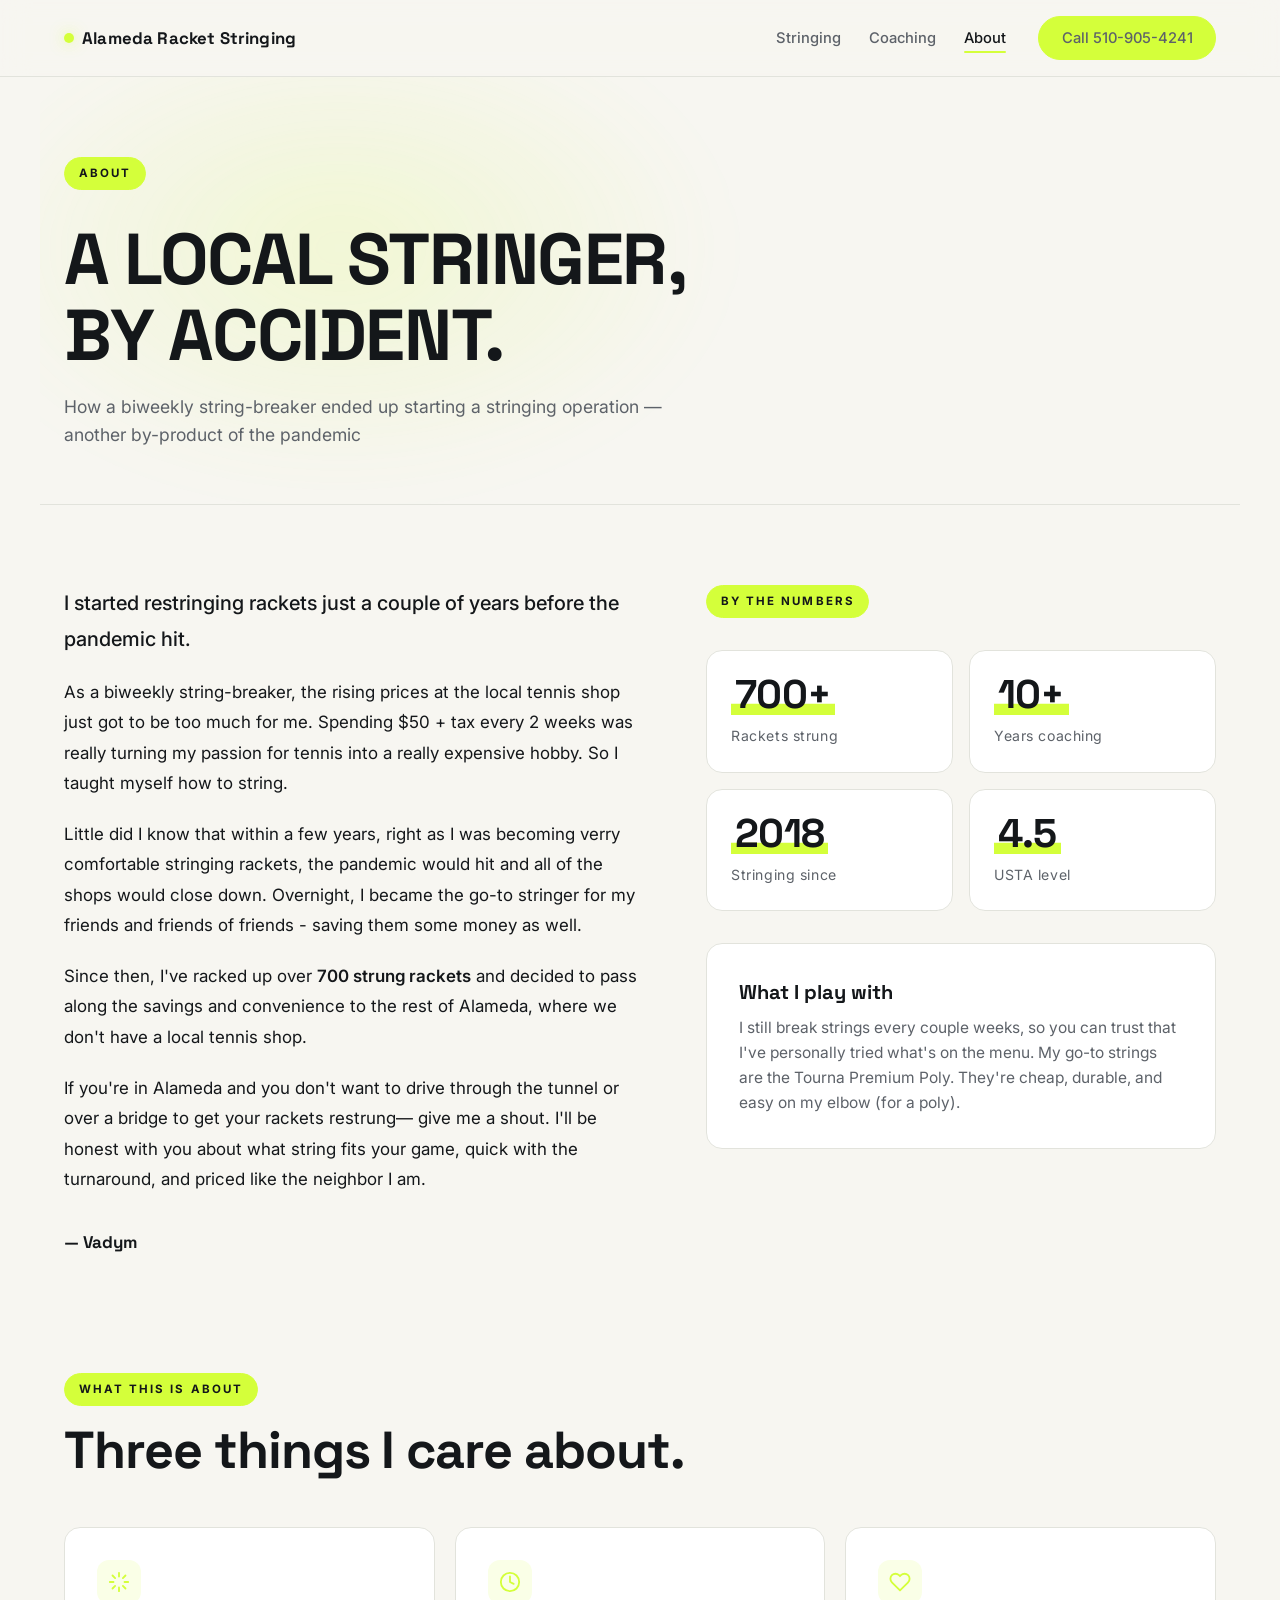
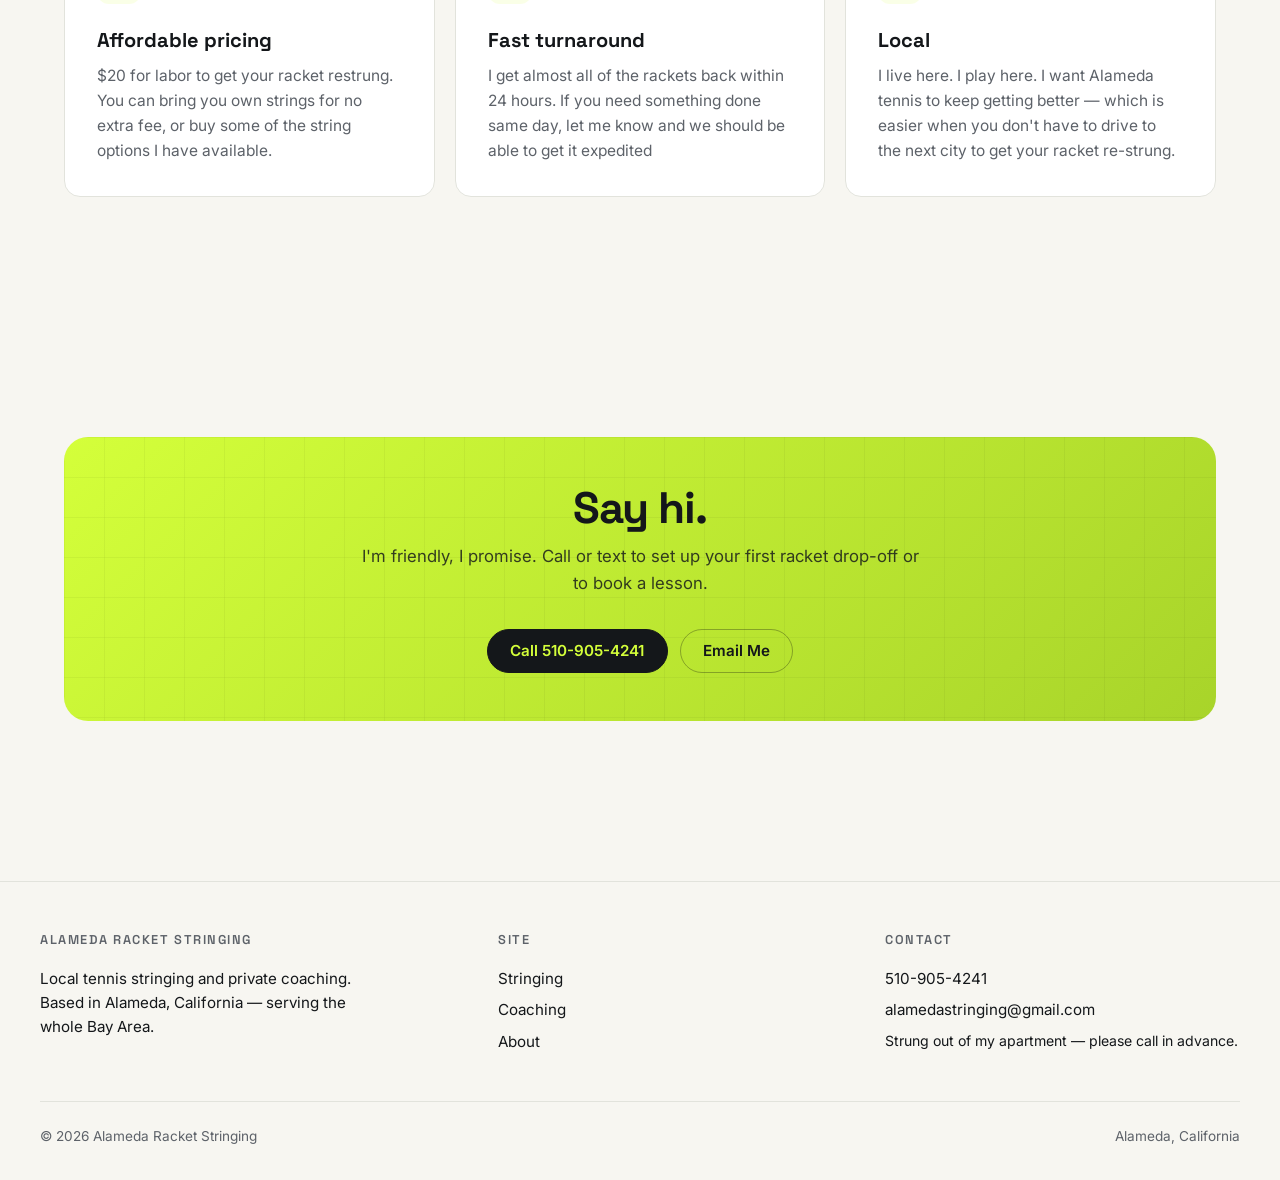
==== commit 481ba3d9: "updated wording on all apges" ====
--- a/about.html
+++ b/about.html
@@ -32,7 +32,7 @@
     </div>
     <span class="eyebrow">About</span>
     <h1 style="margin-top:1rem;">A local stringer,<br>by accident.</h1>
-    <p class="lede">How a biweekly string-breaker ended up running Alameda's go-to stringing operation — and why the city didn't need another tennis shop, it just needed a good neighbor.</p>
+    <p class="lede">How a biweekly string-breaker ended up starting a stringing operation — another by-product of the pandemic</p>
   </header>
 
   <!-- ======================== STORY ======================== -->
@@ -40,11 +40,11 @@
     <div class="container">
       <div class="split" style="align-items:flex-start;">
         <div class="prose">
-          <p class="lede">I started restringing rackets just before the pandemic hit.</p>
-          <p>As a biweekly string-breaker, the rising prices at the local tennis shop just got to be too much for me. I figured: how hard could it be to learn to do this myself?</p>
-          <p>Little did I know that within a few months the pandemic would hit and all of the shops would close down. Overnight, I became the go-to stringer for my friends — and I was able to help them save some money, too.</p>
-          <p>Since then, I've racked up over <strong>700 strung rackets</strong> and decided to pass along some savings and convenience to the rest of Alameda, where we don't have a local tennis shop anymore. Everything I earn goes right back into better strings, better tools, and keeping the prices fair for the neighborhood.</p>
-          <p>If you're in Alameda and you play enough tennis to care about your setup — give me a shout. I'll be honest with you about what string fits your game, quick with the turnaround, and priced like the neighbor I am.</p>
+          <p class="lede">I started restringing rackets just a couple of years before the pandemic hit.</p>
+          <p>As a biweekly string-breaker, the rising prices at the local tennis shop just got to be too much for me. Spending $50 + tax every 2 weeks was really turning my passion for tennis into a really expensive hobby. So I taught myself how to string.</p>
+          <p>Little did I know that within a few years, right as I was becoming verry comfortable stringing rackets, the pandemic would hit and all of the shops would close down. Overnight, I became the go-to stringer for my friends and friends of friends - saving them some money as well.</p>
+          <p>Since then, I've racked up over <strong>700 strung rackets</strong> and decided to pass along the  savings and convenience to the rest of Alameda, where we don't have a local tennis shop.</p>
+          <p>If you're in Alameda and you don't want to drive through the tunnel or over a bridge to get your rackets restrung— give me a shout. I'll be honest with you about what string fits your game, quick with the turnaround, and priced like the neighbor I am.</p>
           <p style="color:var(--text);font-family:'Space Grotesk',sans-serif;font-weight:700;margin-top:2rem;">— Vadym</p>
         </div>
 
@@ -60,7 +60,7 @@
               <div class="l">Years coaching</div>
             </div>
             <div class="stat">
-              <div class="n">2020</div>
+              <div class="n">2018</div>
               <div class="l">Stringing since</div>
             </div>
             <div class="stat">
@@ -71,7 +71,7 @@
 
           <div class="feature-card mt-3" style="margin-top:2rem;">
             <h3>What I play with</h3>
-            <p>I still break strings every couple weeks, so you can trust that I've personally tried what's on the menu. Ask me what I'm using right now — it changes. Currently a hybrid with ALU Power Rough mains.</p>
+            <p>I still break strings every couple weeks, so you can trust that I've personally tried what's on the menu. My go-to strings are the Tourna Premium Poly. They're cheap, durable, and easy on my elbow (for a poly).</p>
           </div>
         </div>
       </div>
@@ -91,21 +91,21 @@
           <div class="icon" aria-hidden="true">
             <svg width="22" height="22" viewBox="0 0 24 24" fill="none" stroke="currentColor" stroke-width="2" stroke-linecap="round" stroke-linejoin="round"><path d="M12 2v4M12 18v4M4.93 4.93l2.83 2.83M16.24 16.24l2.83 2.83M2 12h4M18 12h4M4.93 19.07l2.83-2.83M16.24 7.76l2.83-2.83"/></svg>
           </div>
-          <h3>Honest pricing</h3>
-          <p>No upcharge because it's convenient. The price on the card is string + labor, installed. If a cheaper string suits your game better, I'll tell you.</p>
+          <h3>Affordable pricing</h3>
+          <p>$20 for labor to get your racket restrung. You can bring you own strings for no extra fee, or buy some of the string options I have available.</p>
         </div>
         <div class="feature-card">
           <div class="icon" aria-hidden="true">
             <svg width="22" height="22" viewBox="0 0 24 24" fill="none" stroke="currentColor" stroke-width="2" stroke-linecap="round" stroke-linejoin="round"><polyline points="12 6 12 12 16 14"/><circle cx="12" cy="12" r="10"/></svg>
           </div>
           <h3>Fast turnaround</h3>
-          <p>Most local jobs come back in 24 hours. If you've got a match this weekend, tell me — I'll prioritize it.</p>
+          <p>I get almost all of the rackets back within 24 hours. If you need something done same day, let me know and we should be able to get it expedited</p>
         </div>
         <div class="feature-card">
           <div class="icon" aria-hidden="true">
             <svg width="22" height="22" viewBox="0 0 24 24" fill="none" stroke="currentColor" stroke-width="2" stroke-linecap="round" stroke-linejoin="round"><path d="M20.84 4.61a5.5 5.5 0 0 0-7.78 0L12 5.67l-1.06-1.06a5.5 5.5 0 0 0-7.78 7.78l1.06 1.06L12 21.23l7.78-7.78 1.06-1.06a5.5 5.5 0 0 0 0-7.78z"/></svg>
           </div>
-          <h3>Local, for real</h3>
+          <h3>Local</h3>
           <p>I live here. I play here. I want Alameda tennis to keep getting better — which is easier when you don't have to drive to the next city to get your racket re-strung.</p>
         </div>
       </div>
@@ -117,7 +117,7 @@
     <div class="container">
       <div class="cta-banner">
         <h2 class="display">Say hi.</h2>
-        <p>I'm friendly, I promise. Call or text to set up your first drop-off or book a lesson.</p>
+        <p>I'm friendly, I promise. Call or text to set up your first racket drop-off or to book a lesson.</p>
         <div class="btn-row" style="justify-content:center;">
           <a href="tel:+15109054241" class="btn btn-primary">Call 510-905-4241</a>
           <a href="mailto:alamedastringing@gmail.com" class="btn btn-ghost" style="border-color:rgba(10,10,12,0.3);color:var(--accent-ink);">Email Me</a>
